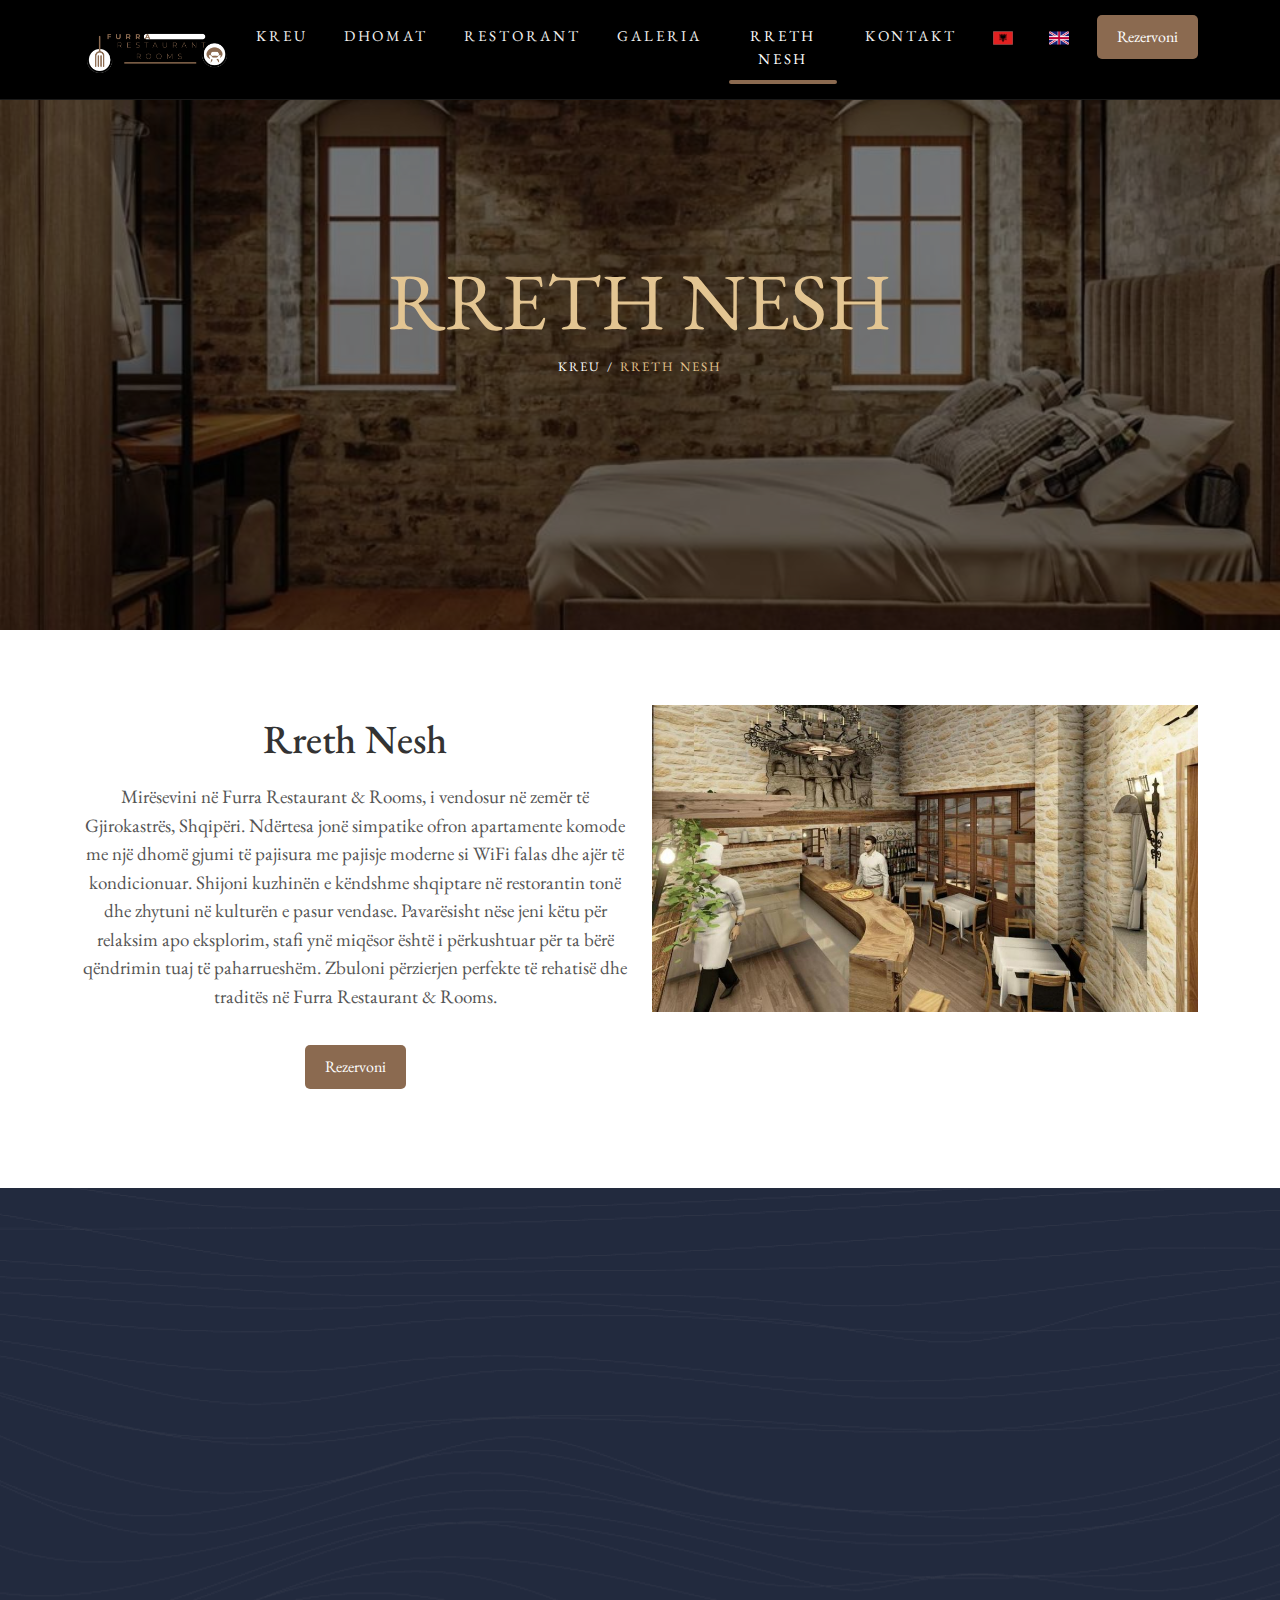
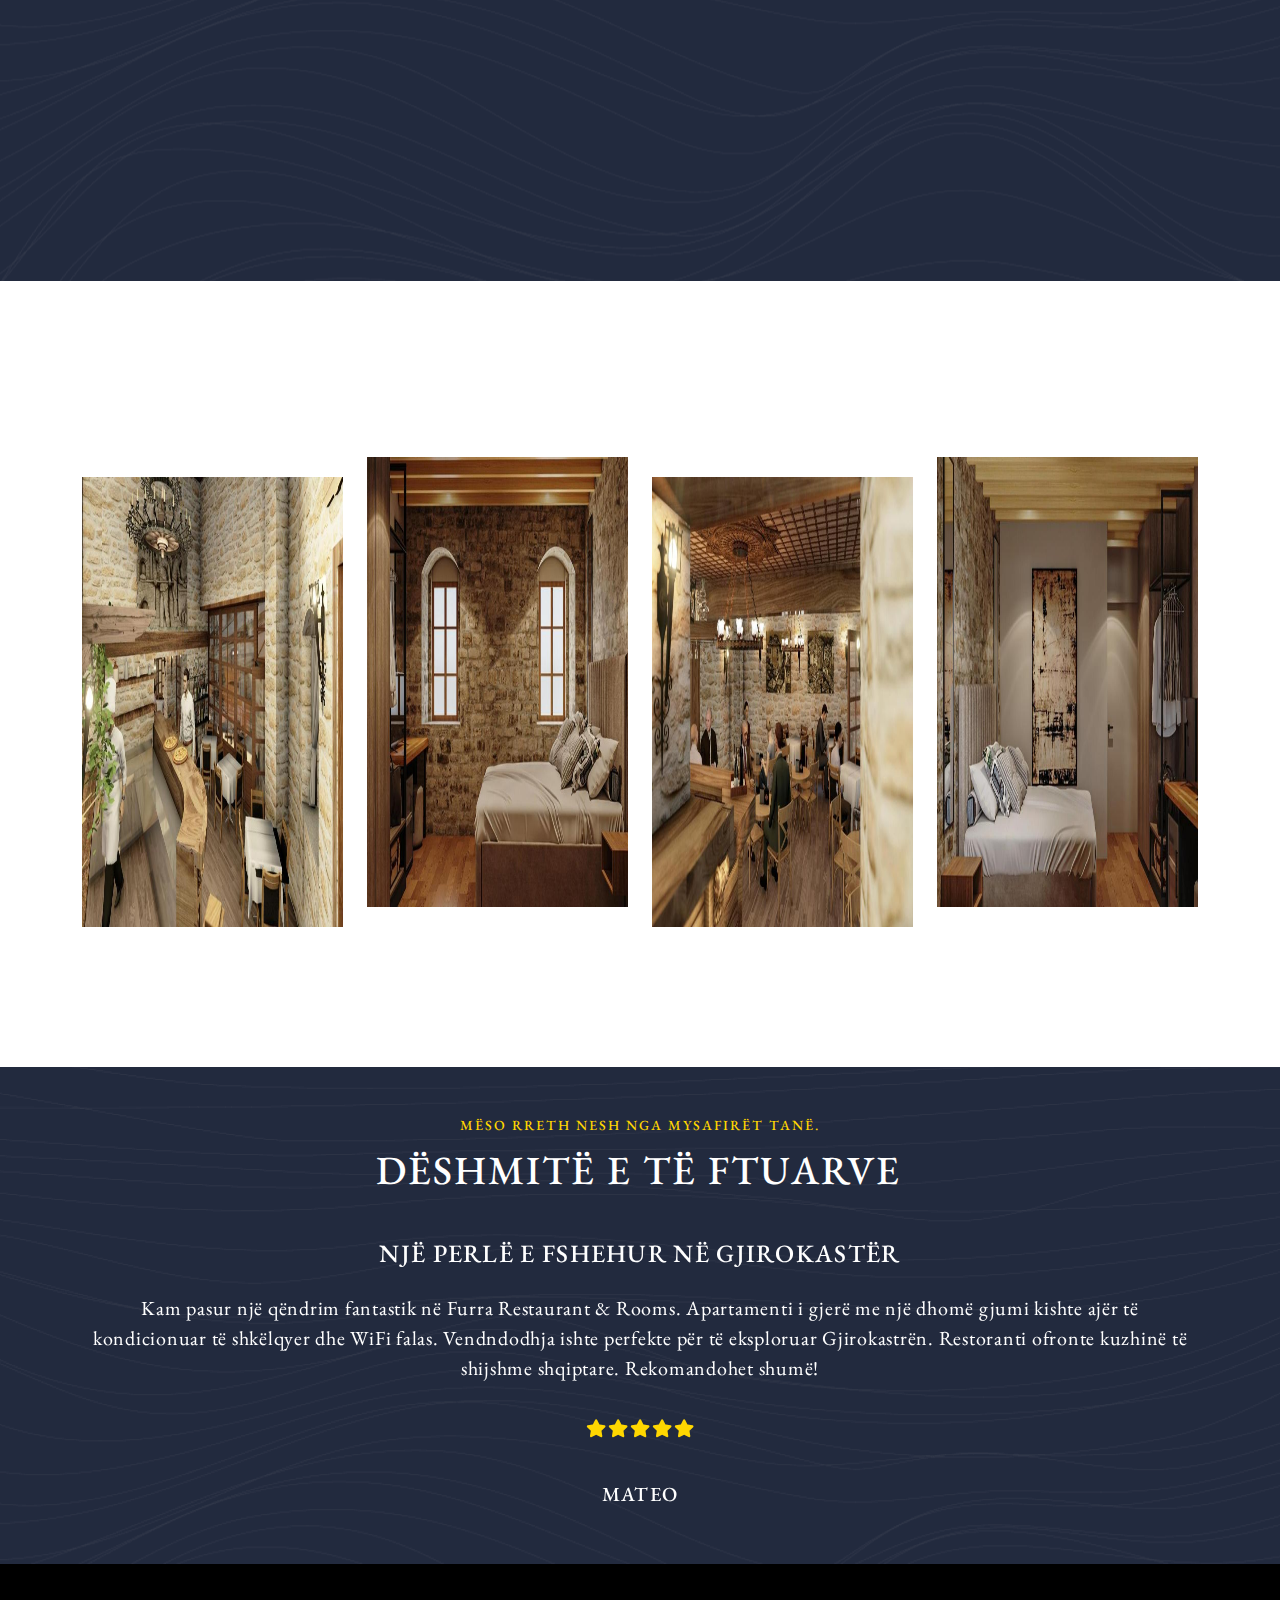
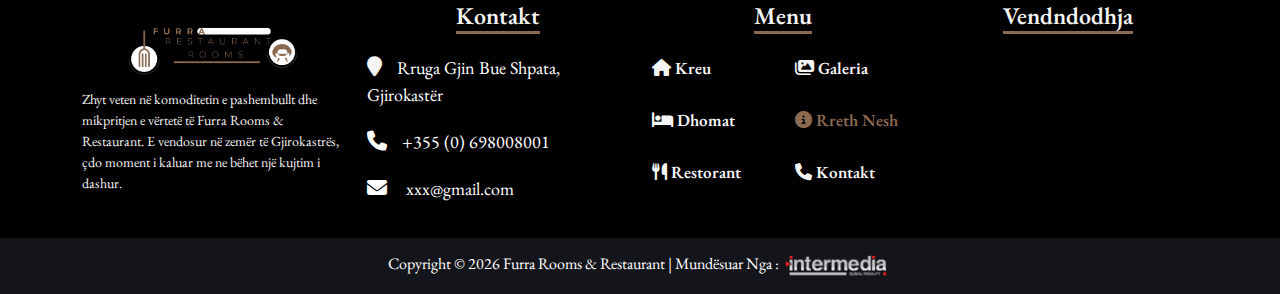
==== about-sq.html @ 0dd97ae8 "done" ====
<!DOCTYPE html>
<html lang="en">
<head>
    <meta charset="UTF-8">
    <meta name="viewport" content="width=device-width, initial-scale=1.0">
    <title>Rreth Nesh - Furra Rooms & Restaurant , Gjirokastër , Shqipëri</title>
    <meta name="description" content="Mirë se vini në Furra Rooms & Restaurant në Gjirokastër simpatike, Shqipëri. Eksploroni faqen tonë për të mësuar mbi filozofinë tonë të kuzhinës, përkushtimin ndaj cilësisë dhe mikpritjen e ngrohtë. Bashkohuni me ne ndërsa festojmë shijet e kuzhinës shqiptare dhe krijojmë eksperienca të paharrueshme të ngrënies për mysafirët tanë.">
    <meta name="keywords" content="Rreth Nesh - Furra Rooms & Restaurant , Gjirokastër , Shqipëri , Restorant , Bar , Kuzhina Shqiptare , Dining buzë plazhit , Fine Dining , Local Delications , Best Restaurant , Tourist Spot">
    <meta name="google-site-verification" content="VBBXbdI32-JaBuuOkWz5NeAeNk-Iu5e2lK04XvJz4yU" />
    <link rel="icon" href="assets/icon/logo.png" />
    <!--Font-Awasome-->
    <link rel="stylesheet" href="https://cdnjs.cloudflare.com/ajax/libs/font-awesome/6.5.2/css/all.min.css">
    <!--Bootstrap-->
    <link rel="stylesheet" href="https://cdn.jsdelivr.net/npm/bootstrap@5.3.3/dist/css/bootstrap.min.css"
        integrity="sha384-QWTKZyjpPEjISv5WaRU9OFeRpok6YctnYmDr5pNlyT2bRjXh0JMhjY6hW+ALEwIH" crossorigin="anonymous">
    <!--Swiper-->
    <link rel="stylesheet" href="https://cdn.jsdelivr.net/npm/swiper@10/swiper-bundle.min.css" />
    <!--Font-->
    <link rel="preconnect" href="https://fonts.googleapis.com">
    <link rel="preconnect" href="https://fonts.gstatic.com" crossorigin>
    <link href="https://fonts.googleapis.com/css2?family=Elsie+Swash+Caps&family=Montserrat&family=Outfit&family=Plus+Jakarta+Sans&family=Poppins&family=Prompt&display=swap" rel="stylesheet">
    <!--My Style-->
    <link rel="stylesheet" href="style.css">
</head>
<body>
    <header class="header">
        <nav class="navbar navbar-expand-lg  header-nav  fixed-top ">
            <div class="container  ">
                <a class="navbar-brand " href="index-sq.html"> <img class="logo1" src="assets/icon/logo.png" alt="logo"
                        width="150px">
                </a>
                <button class="navbar-toggler" type="button" data-bs-toggle="collapse"
                    data-bs-target="#navbarSupportedContent" aria-controls="navbarSupportedContent"
                    aria-expanded="false" aria-label="Toggle navigation">
                    <span class="navbar-toggler-icon"></span>
                </button>
                <div class="collapse navbar-collapse text-center justify-content-between " id="navbarSupportedContent">
                    <ul class="navbar-nav ml-auto   ">
                        <li class="nav-item">
                            <a class="nav-link" href="index-sq.html">Kreu</a>
                            <div class="underline"></div>
                        </li>
                        <li class="nav-item">
                            <a class="nav-link" href="rooms-sq.html">Dhomat</a>
                            <div class="underline"></div>
                        </li>
                        <li class="nav-item">
                            <a class="nav-link" href="restaurant-sq.html">Restorant</a>
                            <div class="underline"></div>
                        </li>
                        <li class="nav-item">
                            <a class="nav-link" href="gallery-sq.html">Galeria</a>
                            <div class="underline"></div>
                        </li>
                        <li class="nav-item active-link">
                            <a class="nav-link " aria-current="page" href="about-sq.html">Rreth Nesh</a>
                            <div class="underline"></div>
                        </li>
                        <li class="nav-item">
                            <a class="nav-link " href="contact-sq.html">Kontakt</a>
                            <div class="underline"></div>
                        </li>
                        <li class="nav-item">
                            <a class="nav-link " href="about-sq.html"><img src="assets/icon/ALB.png" alt="ALB Flag"
                                    height=20> </a>
                        </li>
                        <li class="nav-item">
                            <a class="nav-link " href="about.html"><img src="assets/icon/GBR.png" alt="GBR Flag"
                                    height=20></a>
                        </li>
                        <a style="text-decoration: none;" href="contact-sq.html">
                            <button>
                                <span>Rezervoni</span><i></i>
                            </button>
                        </a>
                    </ul>
                </div>
            </div>
        </nav>
    </header>
    <main>
        <section id="about-head">
            <div class="container">
                <div class="row py-5">
                    <div class="col-md-12 d-flex flex-column">
                        <div>
                            <h1 class="display-1 fadeindown" style="color: #e3c592;">Rreth Nesh</h1>
                            <ul class="breacrumd">
                                <li class="fadeinright"><a href="index-sq.html">Kreu</a></li>
                                <li class="fadeinup">/</li>
                                <li class="fadeinleft" style="color: #e4c590;">Rreth Nesh</li>
                            </ul>
                        </div>
                    </div>
                </div>
            </div>
        </section>
        <section>
            <div class="container">
                <div class="row">
                    <div class="col-md-6">
                        <div class="content">
                            <h2 style="font-size: 40px;">Rreth Nesh</h2>
                            <p>Mirësevini në Furra Restaurant & Rooms, i vendosur në zemër të Gjirokastrës, Shqipëri. Ndërtesa jonë simpatike ofron apartamente komode me një dhomë gjumi të pajisura me pajisje moderne si WiFi falas dhe ajër të kondicionuar. Shijoni kuzhinën e këndshme shqiptare në restorantin tonë dhe zhytuni në kulturën e pasur vendase. Pavarësisht nëse jeni këtu për relaksim apo eksplorim, stafi ynë miqësor është i përkushtuar për ta bërë qëndrimin tuaj të paharrueshëm. Zbuloni përzierjen perfekte të rehatisë dhe traditës në Furra Restaurant & Rooms.
                            </p>
                            <div style="justify-content: center;display: grid;" class="my-4">
                                <a style="text-decoration: none;" href="contact-sq.html">
                                    <button>
                                        <span>Rezervoni</span><i></i>
                                    </button>
                                </a>
                            </div>
                        </div>
                    </div>
                    <div class="col-md-6">
                        <div class="image ">
                            <img src="assets/image/1.jpg" class="about-img" alt="">
                        </div>
                    </div>
                </div>
            </div>
        </section>
        <section style="background: url(assets/icon/bck.png);">
            <div class="container">
                <div class="row">
                    <div class="col-md-4">
                        <div class="text-center container mt-5 fadeinright">
                            <div class="block-text text-center">
                                <h4>Karakteristikat Premium të Hotelit Tonë</h4>
                                <h3 class="title" style="color: white;">Komoditetet Tona Premium</h3>
                            </div>
                        </div>
                    </div>
                    <div class="col-md-4">
                        <div class="amenetie-core-icon-list-item amenetie-core-item-pdlr">
                            <ul class="">
                                <li class="amenetie-core-column-30 fadeinup">
                                    <span class="amenetie-core-icon-list-icon-wrap">
                                        <i class="fas fa-smoking-ban" style="color: #A38263;"></i>
                                    </span>
                                    <div class="amenetie-core-icon-list-content-wrap">
                                        <span class="amenetie-core-icon-list-content"
                                            style="color: #ffffff; font-size: 22px; font-weight: 400; text-transform: none; letter-spacing: 0px;">
                                            Ska Duhan
                                        </span>
                                        <span class="amenetie-core-icon-list-caption"
                                            style="color: #b39673; font-size: 17px; font-weight: 400; text-transform: none; letter-spacing: 0px;">
                                            Shijoni një ambient pa duhan.
                                        </span>
                                    </div>
                                </li>
                                <li class="amenetie-core-column-30 fadeinup">
                                    <span class="amenetie-core-icon-list-icon-wrap">
                                        <i class="fas fa-wifi" style="color: #A38263;"></i> </span>
                                    <div class="amenetie-core-icon-list-content-wrap"><span
                                            class="amenetie-core-icon-list-content"
                                            style="color: #ffffff ;font-size: 22px ;font-weight: 400 ;text-transform: none ;letter-spacing: 0px ;">
                                            Wi-Fi</span><span class="amenetie-core-icon-list-caption"
                                            style="color: #b39673 ;font-size: 17px ;font-weight: 400 ;text-transform: none ;letter-spacing: 0px ;">
                                            Qëndroni të lidhur pa mundim.</span></div>
                                </li>
                                <li class="amenetie-core-column-30 fadeinup">
                                    <span class="amenetie-core-icon-list-icon-wrap">
                                        <i class="fas fa-home" style="color: #A38263;"></i> </span>
                                    <div class="amenetie-core-icon-list-content-wrap"><span
                                            class="amenetie-core-icon-list-content"
                                            style="color: #ffffff ;font-size: 22px ;font-weight: 400 ;text-transform: none ;letter-spacing: 0px ;">
                                            Apartament I Madh</span><span class="amenetie-core-icon-list-caption"
                                            style="color: #b39673 ;font-size: 17px ;font-weight: 400 ;text-transform: none ;letter-spacing: 0px ;">
                                            56 m²</span></div>
                                </li>
                                <li class="amenetie-core-column-30 fadeinup">
                                    <span class="amenetie-core-icon-list-icon-wrap">
                                        <i class="fas fa-building" style="color: #A38263;"></i> </span>
                                    <div class="amenetie-core-icon-list-content-wrap"><span
                                            class="amenetie-core-icon-list-content"
                                            style="color: #ffffff ;font-size: 22px ;font-weight: 400 ;text-transform: none ;letter-spacing: 0px ;">
                                            Apartament</span><span class="amenetie-core-icon-list-caption"
                                            style="color: #b39673 ;font-size: 17px ;font-weight: 400 ;text-transform: none ;letter-spacing: 0px ;">
                                            Relaksohuni si në shtëpinë tuaj</span></div>
                                </li>
                            </ul>
                        </div>
                    </div>
                    <div class="col-md-4">
                        <div class="amenetie-core-icon-list-item amenetie-core-item-pdlr" style="padding-bottom: 0px ;">
                            <ul class="">
                                <li class="amenetie-core-column-30 fadeinup">
                                    <span class="amenetie-core-icon-list-icon-wrap">
                                        <i class="fas fa-utensils" style="color: #A38263;"></i>
                                    </span>
                                    <div class="amenetie-core-icon-list-content-wrap">
                                        <span class="amenetie-core-icon-list-content"
                                            style="color: #ffffff; font-size: 22px; font-weight: 400; text-transform: none; letter-spacing: 0px;">
                                            Restorant
                                        </span>
                                        <span class="amenetie-core-icon-list-caption"
                                            style="color: #b39673; font-size: 17px; font-weight: 400; text-transform: none; letter-spacing: 0px;">
                                            Kënaqësi në kuzhinën Shqiptare.
                                        </span>
                                    </div>
                                </li>
                                <li class="amenetie-core-column-30 fadeinup">
                                    <span class="amenetie-core-icon-list-icon-wrap">
                                        <i class="fas fa-cocktail" style="color: #A38263;"></i>
                                    </span>
                                    <div class="amenetie-core-icon-list-content-wrap">
                                        <span class="amenetie-core-icon-list-content"
                                            style="color: #ffffff; font-size: 22px; font-weight: 400; text-transform: none; letter-spacing: 0px;">
                                            Opsione Bari Dhe Pije
                                        </span>
                                        <span class="amenetie-core-icon-list-caption"
                                            style="color: #b39673; font-size: 17px; font-weight: 400; text-transform: none; letter-spacing: 0px;">
                                            Shijoni pije të ndryshme.
                                        </span>
                                    </div>
                                </li>
                                <li class="amenetie-core-column-30 fadeinup">
                                    <span class="amenetie-core-icon-list-icon-wrap">
                                        <i class="fas fa-wind" style="color: #A38263;"></i>
                                    </span>
                                    <div class="amenetie-core-icon-list-content-wrap">
                                        <span class="amenetie-core-icon-list-content"
                                            style="color: #ffffff; font-size: 22px; font-weight: 400; text-transform: none; letter-spacing: 0px;">
                                            Kondicioner
                                        </span>
                                        <span class="amenetie-core-icon-list-caption"
                                            style="color: #b39673; font-size: 17px; font-weight: 400; text-transform: none; letter-spacing: 0px;">
                                            Qëndroni të qetë & të rehatshëm.
                                        </span>
                                    </div>
                                </li>
                                <li class="amenetie-core-column-30 fadeinup">
                                    <span class="amenetie-core-icon-list-icon-wrap">
                                        <i class="fas fa-shield-alt" style="color: #A38263;"></i>
                                    </span>
                                    <div class="amenetie-core-icon-list-content-wrap">
                                        <span class="amenetie-core-icon-list-content"
                                            style="color: #ffffff; font-size: 22px; font-weight: 400; text-transform: none; letter-spacing: 0px;">
                                            Mjedis I Pastër & Sigurt
                                        </span>
                                        <span class="amenetie-core-icon-list-caption"
                                            style="color: #b39673; font-size: 17px; font-weight: 400; text-transform: none; letter-spacing: 0px;">
                                            Ne i japim përparësi pastërtisë.
                                        </span>
                                    </div>
                                </li>
                            </ul>
                        </div>
                    </div>
                </div>
            </div>
        </section>
        <section class="pb-0">
            <div class="container">
                <div class="row">
                    <div class="text-center container">
                        <div class="row">
                            <div class="block-text text-center fadeinup">
                                <h4>Pamje Të Mrekullueshme Nga Hoteli Ynë</h4>
                                <h3 class="title">Galeria Jonë</h3>
                            </div>
                        </div>
                    </div>
                </div>
                <div class="row">
                    <div class="col-md-3"> <img src="assets/image/1.jpg" alt="" class="htp" style="margin-top: 20px;">
                    </div>
                    <div class="col-md-3"> <img src="assets/image/2.jpg" alt="" class="htp"> </div>
                    <div class="col-md-3"> <img src="assets/image/3.jpg" alt="" class="htp" style="margin-top: 20px;">
                    </div>
                    <div class="col-md-3"> <img src="assets/image/4.jpg" alt="" class="htp"> </div>
                    <div class="d-flex justify-content-center text-center my-5 fadeinup"> <a
                            style="text-decoration: none;" href="gallery-sq.html"> <button> <span>Galeria
                                    Jonë</span><i></i>
                            </button> </a> </div>
                </div>
            </div>
        </section>
        <section class="testimonials">
            <div class="container">
                <div class="row">
                    <div class="text-center container">
                        <div class="row">
                            <div class="block-text text-center">
                                <h4 style="color: gold;">Mëso Rreth Nesh Nga Mysafirët Tanë.</h4>
                                <h3 class="title" style="color: white;margin-bottom: 0px;"> Dëshmitë E Të Ftuarve </h3>
                            </div>
                        </div>
                    </div>
                </div>
                <div class="row">
                    <div class="col-12">
                        <div
                            class="swiper testimonialSwiper swiper-container-initialized swiper-container-horizontal swiper-container-pointer-events">
                            <div class="swiper-wrapper">
                                <div class="swiper-slide swiper-slide-prev">
                                    <div class="testimonials-content"><img src="assets/icon/quote.png" alt="">
                                        <h4>Një perlë e fshehur në Gjirokastër</h4>
                                        <p>Kam pasur një qëndrim fantastik në Furra Restaurant & Rooms. Apartamenti i
                                            gjerë me një dhomë gjumi kishte ajër të kondicionuar të shkëlqyer dhe WiFi
                                            falas. Vendndodhja ishte perfekte për të eksploruar Gjirokastrën. Restoranti
                                            ofronte kuzhinë të shijshme shqiptare. Rekomandohet shumë!</p>
                                        <ul class="rating">
                                            <li><i class="fa fa-star"></i></li>
                                            <li><i class="fa fa-star"></i></li>
                                            <li><i class="fa fa-star"></i></li>
                                            <li><i class="fa fa-star"></i></li>
                                            <li><i class="fa fa-star"></i></li>
                                        </ul>
                                        <h5>Mateo</h5>
                                    </div>
                                </div>
                                <div class="swiper-slide swiper-slide-active" style="width: 1520px; margin-right: 30px;"
                                    role="group" aria-label="2 / 3">
                                    <div class="testimonials-content"><img src="assets/icon/quote.png" alt="">
                                        <h4>Qëndrim i shkëlqyeshëm dhe darkë e shijshme</h4>
                                        <p>Furra Restaurant & Rooms ofruan një apartament të pastër, të rehatshëm me
                                            pajisje moderne. Ushqimi i restorantit ishte i jashtëzakonshëm, duke shfaqur
                                            shijet lokale. Vendndodhja qendrore e bëri të lehtë eksplorimin. Stafi
                                            miqësor e bëri qëndrimin edhe më të mirë. Do të qëndroja përsëri!</p>
                                        <ul class="rating">
                                            <li><i class="fa fa-star"></i></li>
                                            <li><i class="fa fa-star"></i></li>
                                            <li><i class="fa fa-star"></i></li>
                                            <li><i class="fa fa-star"></i></li>
                                            <li><i class="fa fa-star"></i></li>
                                        </ul>
                                        <h5>Kevina</h5>
                                    </div>
                                </div>
                                <div class="swiper-slide swiper-slide-next" style="width: 1520px; margin-right: 30px;"
                                    role="group" aria-label="3 / 3">
                                    <div class="testimonials-content"><img src="assets/icon/quote.png" alt="">
                                        <h4>Përzierje perfekte e rehatisë dhe kuzhinës</h4>
                                        <p>Furra Restaurant & Rooms i tejkaluan pritjet e mia. Apartamenti i gjerë
                                            kishte ajër të kondicionuar të shkëlqyer dhe WiFi të besueshëm. Ushqimi i
                                            restorantit ishte i jashtëzakonshëm dhe stafi fliste rrjedhshëm anglisht.
                                            Gjithçka ishte brenda distancës në këmbë. Rekomandohet shumë!</p>
                                        <ul class="rating">
                                            <li><i class="fa fa-star"></i></li>
                                            <li><i class="fa fa-star"></i></li>
                                            <li><i class="fa fa-star"></i></li>
                                            <li><i class="fa fa-star"></i></li>
                                            <li><i class="fa fa-star"></i></li>
                                        </ul>
                                        <h5>Anna</h5>
                                    </div>
                                </div>
                            </div> <span class="swiper-notification" aria-live="assertive" aria-atomic="true"></span>
                        </div>
                    </div>
                </div>
            </div>
        </section>
        <footer>
            <div class="container text-center justify-content-center">
                <div class="row ">
                    <div class=" col-lg-3">
                        <div class="footer-widget mb-4 ">
                            <h2 class="heading-2 logo" id="footer-logo">
                                <a class="navbar-brand " href="index.html">
                                    <img src="assets/icon/logo.png" width="180px">
                                </a>
                            </h2>
                            <p>Zhyt veten në komoditetin e pashembullt dhe mikpritjen e vërtetë të Furra Rooms &
                                Restaurant. E vendosur në zemër të Gjirokastrës, çdo moment i kaluar me ne bëhet një
                                kujtim i dashur.</p>
                            </p>
                        </div>
                    </div>
                    <div class=" col-lg-3 ">
                        <h4>Kontakt</h4>
                        <ul class="conta">
                            <li><i class="fa fa-map-marker" aria-hidden="true"></i><a
                                    href="https://maps.app.goo.gl/77pG8TMh5fv1sUD37" class="text-white m-0 p-0"
                                    style="text-decoration: none;">Rruga Gjin Bue Shpata, Gjirokastër
                                </a></li>
                            <li><i class="fas fa-phone" style="color:white;"></i><a href="tel:+355698008001"
                                    class="text-white m-0 p-0" style="text-decoration: none;">+355 (0)
                                    698008001</a>
                            <li> <i class="fas fa-envelope" style="color: white;"></i><a href="mailto: xxx@gmail.com"
                                    class="text-white m-0 p-0" style="text-decoration: none;">
                                    xxx@gmail.com</a></li>
                        </ul>
                    </div>
                    <div class="col-lg-3">
                        <h4>Menu</h4>
                        <ul class="link_menu">
                            <div class="row">
                                <div class="col-md-6">
                                    <li class="mb-4"><a href="index-sq.html">
                                            <i class="fas fa-home"></i> Kreu</a></li>
                                    <li class="mb-4"><a href="rooms-sq.html">
                                            <i class="fas fa-bed"></i> Dhomat</a></li>
                                    <li class="mb-4"><a href="restaurant-sq.html">
                                            <i class="fas fa-utensils"></i> Restorant</a></li>
                                </div>
                                <div class="col-md-6">
                                    <li class="mb-4"><a href="gallery-sq.html">
                                            <i class="fas fa-images"></i> Galeria</a></li>
                                    <li class="mb-4 active"><a href="about-sq.html">
                                            <i class="fas fa-info-circle"></i> Rreth Nesh</a></li>
                                    <li class=""><a href="contact-sq.html">
                                            <i class="fas fa-phone"></i> Kontakt</a></li>
                                </div>
                            </div>
                        </ul>
                    </div>
                    <div class="col-lg-3">
                        <h4>Vendndodhja</h4>
                        <iframe
                            src="https://www.google.com/maps/embed?pb=!1m18!1m12!1m3!1d269.8556224484775!2d20.13865459135796!3d40.07390566441469!2m3!1f0!2f0!3f0!3m2!1i1024!2i768!4f13.1!3m3!1m2!1s0x135b1d00103c78cf%3A0xfeea2f90858548e8!2sFurra%20Restaurant%20%26%20Rooms!5e0!3m2!1sen!2s!4v1717673829394!5m2!1sen!2s"
                            width="100%" height="150" style="border:0;" allowfullscreen="" loading="lazy"
                            referrerpolicy="no-referrer-when-downgrade"></iframe>
                    </div>
                </div>
            </div>
            <div class="copyright">
                <div class="text-center text-white p-2" style="background-color: #14151a;">
                    Copyright ©
                    <script>document.write(new Date().getFullYear());</script> Furra Rooms & Restaurant | Mundësuar Nga
                    : <a href="https://intermedia.al/"><img src="assets/icon/intermediaLogo1.png" class="img-fluid"
                            width="110px" alt=""></a>
                </div>
            </div>
        </footer>
        <button type="button" class="btn btn-floating " id="btn-back-to-top">
            <i class="fas fa-arrow-up" style="color: white;"></i>
        </button>
    </main>
    <!-- Swiper JS -->
    <script src="https://cdn.jsdelivr.net/npm/swiper@10/swiper-bundle.min.js"></script>
    <!--Bootstrap-->
    <script src="https://cdn.jsdelivr.net/npm/bootstrap@5.3.0/dist/js/bootstrap.bundle.min.js"
        integrity="sha384-geWF76RCwLtnZ8qwWowPQNguL3RmwHVBC9FhGdlKrxdiJJigb/j/68SIy3Te4Bkz"
        crossorigin="anonymous"></script>
    <!--Pooper-->
    <script src="https://cdn.jsdelivr.net/npm/@popperjs/core@2.11.8/dist/umd/popper.min.js"
        integrity="sha384-I7E8VVD/ismYTF4hNIPjVp/Zjvgyol6VFvRkX/vR+Vc4jQkC+hVqc2pM8ODewa9r"
        crossorigin="anonymous"></script>
    <script src="main.js"></script>
    <script>
        var swiper2 = new Swiper('.testimonialSwiper', {
            loop: true,
            autoplay: {
                delay: 5000,
                disableOnInteraction: false
            }
        });
    </script>
</body>
</html>
---- style.css ----
@import url('https://fonts.googleapis.com/css2?family=EB+Garamond:ital,wght@0,400..800;1,400..800&display=swap');
/*Root*/
:root {
    --primary-color: #021832;
    --secondary-color: #a3a190;
    --bg-color: #f4f4f4;
    --bg-white: #fff;
    --bg-black: #000;
    --smoky-black-1: hsla(40, 12%, 5%, 1);
    --primary-font: "Poppins", sans-serif;
    --secondary-font: "Oswald", sans-serif;
    --primary-text: #021832;
    --secondary-text: white;
    --text-white: #fff;
    --text-black: #151515;
    --gold: #867051;
    --light-gold: #bd9b71;
    --black: #20252d;
}
::selection {
    color: #f3c033;
}
::-webkit-scrollbar {
    width: 15px;
}
::-webkit-scrollbar-track {
    background-color: var(--text-white);
}
::-webkit-scrollbar-thumb {
    background: var(--text-black);
}
html,
body {
    width: 100% !important;
    height: 100% !important;
    margin: 0px !important;
    padding: 0px !important;
}
* {
    margin: 0;
    padding: 0;
    box-sizing: border-box;
    font-family: "EB Garamond", serif;
}
a {
    color: inherit;
    text-decoration: none;
    transition: all 0.3s;
}
section {
    padding: 75px 0;
}
.row {
    display: flex;
    flex-wrap: wrap;
}
.col {
    flex: 1;
}
li {
    list-style: none;
    padding: 0px;
    margin: 0px;
}
body::-webkit-scrollbar {
    width: 13px;
}
body::-webkit-scrollbar-track {
    background: #f2f2f2;
}
body::-webkit-scrollbar-thumb {
    background-color: #585033;
    border-radius: 0;
}
/*Button*/
/*BACK_TO_TOP*/
#btn-back-to-top {
    position: fixed;
    bottom: 20px;
    right: 20px;
    display: none;
    background-color: #e6c9a2;
    border: 2px solid #e6c9a2;
    border-radius: 40px;
    z-index: 1;
}
/*  HEADER */
.nav-link {
    text-decoration: none;
    display: inline-block;
    padding: 10px;
    color: #f2f2f2;
    transition: color 0.3s ease-in-out;
    font-family: "EB Garamond", serif;
    font-size: 15px;
    line-height: 3.333;
    letter-spacing: 2.9px;
    font-weight: 200;
    position: relative;
    line-height: 1.5;
    text-transform: uppercase;
}
.nav-item .underline {
    height: 4px;
    background-color: transparent;
    width: 0;
    transition: width 0.6s, background-color 0.6s;
    border-radius: 70px;
    margin: 0 auto;
}
.nav-item.active-link a {
    color: #ffffff;
}
.nav-item.active-link .underline {
    width: 100%;
    background-color: #8b6a50;
}
.nav-item:hover .underline {
    background-color: #8b6a50;
    width: 100%;
}
.nav-item:hover a {
    color: #8b6a50;
}
.nav-item:active a {
    transition: none;
}
.nav-item:active .underline {
    transition: none;
    background-color: #8b6a50;
}
::selection {
    background-color: black;
    color: white;
}
.navbar-nav {
    margin-left: auto;
    gap: 20px;
    font-size: 18px;
}
.navbar {
    background-color: black;
    border-bottom: 1px solid rgba(255, 255, 255, 0.1);
    padding: 15px 0;
}
.navbar-toggler {
    background-color: #0e1927;
    color: transparent !important;
}
.navbar-toggler-icon {
    background-image: url("data:image/svg+xml;charset=utf8,%3Csvg viewBox='0 0 32 32' xmlns='http://www.w3.org/2000/svg'%3E%3Cpath stroke='rgba(255, 255, 255, 0.7)' stroke-width='2' stroke-linecap='round' stroke-miterlimit='10' d='M4 8h24M4 16h24M4 24h24'/%3E%3C/svg%3E");
}
.navbar-toggler:hover,
.navbar-toggler:active {
    border-color: #8b6a50 !important;
    background-color: #8b6a50;
    color: transparent !important;
}
.btn-3 {
    overflow: hidden;
}
/** FOOTER **/
footer {
    background: #000000;
    padding-top: 40px;
    font-family: 'Poppins', sans-serif;
}
footer p {
    text-align: left;
    color: whitesmoke;
}
footer h4 {
    font-weight: 600;
    line-height: 24px;
    color: whitesmoke;
    margin-bottom: 15px;
    border-bottom: #8b6a50 solid 3px;
    padding-bottom: 3px;
    display: table;
    margin: 0 auto 20px auto;
}
ul.conta,
ul.social_icon,
ul.link_menu {
    padding: 0;
}
ul.conta li {
    color: whitesmoke !important;
    text-align: left;
    padding-bottom: 20px;
    font-size: 18px;
    list-style: none;
}
ul.conta li i {
    padding-right: 15px;
    text-align: center;
    font-size: 20px;
}
ul.conta li a {
    color: whitesmoke;
}
ul.link_menu li {
    display: block;
    text-align: left;
}
ul.link_menu li.active a {
    color: #8b6a50;
    fill: #8b6a50 !important;
}
ul.link_menu li a {
    color: whitesmoke;
    font-size: 17px;
    line-height: 28px;
    display: inline-block;
    width: -moz-max-content;
    text-decoration: none;
    transition: 0.5s;
    font-weight: 600;
    fill: whitesmoke;
}
ul.link_menu li a:hover {
    color: #8b6a50;
    fill: #8b6a50 !important;
}
#logo img {
    width: 12%;
}
ul.link_menu li {
    transition: 0.5s;
}
ul.link_menu li a:hover {
    transform: translate(10px);
}
/*BUTTONS */

/*Index-About*/
.abpp{color: white;font-size: 22px;}
.about-img{width: 100%;height: 100%;}
.content{display: grid;justify-self: center;text-align: center;}
.content p {font-size: 19px;}
/*Index-FACILITIES*/
/*Index-Menu*/
/*Index-order*/
/*Index-event*/
.room-swiper .room-card{
    width: 75%;
}
/*Index-Testimonials*/
.testimonials {
    padding: 50px 0;
    background: url(assets/icon/bck.png);
    position: relative;
    z-index: 1;
}

.testimonials-content {
    text-align: center;
}
.testimonials-content img {
    margin-bottom: 40px;
}
.testimonials-content h4 {
    font-size: 25px;
    text-transform: uppercase;
    font-weight: 500;
    color: #fff;
    letter-spacing: 1.3px;
    margin-bottom: 25px;
}
.testimonials-content p {
    font-size: 20px;
    color: #fff;
    margin-bottom: 35px;
    line-height: 30px;
    letter-spacing: 0.75px;
}
.testimonials-content ul {
    display: flex;
    align-items: center;
    justify-content: center;
    margin-bottom: 40px;
    padding-left: 0px;
}
.testimonials-content ul li {
    margin: 0 1px;
}
.testimonials-content ul li i {
    font-size: 18px;
    color: gold;
}
.testimonials-content h5 {
    color: #fff;
    text-transform: uppercase;
    letter-spacing: 1.3px;
}
/*Index-Contact*/
.amenetie-core-item-pdlr {
    padding-left: 20px;
    padding-right: 20px;
  }
  .amenetie-core-icon-list-item ul {
    margin-left: 0;
    list-style: none;
    margin-bottom: 0;
  }
  .amenetie-core-page-builder-body ul {
    margin-top: 0;
  }
  .amenetie-core-icon-list-item ul li:first-child {
    padding-top: 0;
  }
  .amenetie-core-icon-list-item .amenetie-core-icon-list-icon-wrap {
    float: left;
    margin-right: 15px;
    vertical-align: middle;
    position: relative;
    line-height: 1;
    margin-top: 3px;
  }
  .amenetie-core-icon-list-item .amenetie-core-icon-list-content-wrap {
    overflow: hidden;
    padding-right: 15px;
  }

  .amenetie-core-icon-list-item .amenetie-core-icon-list-caption {
    font-size: 14px;
    display: block;
    margin-top: 4px;
  }
  .amenetie-core-column-30{
    margin: 30px 0;
  }
  .amenetie-core-column-30 .fas {
    font-size: 45px !important;width: 70px;text-align: center;margin-top: 5px;  }
/*Index-Gallery*/

/*Index-Home*/
.mySwiper {
    height: 90vh;
    margin-top: 0;
    overflow: hidden;
    position: relative;
}
.mySwiper .overlay {
    position: absolute;
    left: 0;
    top: 0;
    width: 100%;
    height: 100%;
    z-index: -1;
}
.mySwiper .overlay::before {
    background: rgba(0, 0, 0, 0.361);
}
.mySwiper .overlay::before {
    content: "";
    width: 100%;
    height: 100%;
    position: absolute;
    top: 0;
    left: 0;
    background: rgba(0, 0, 0, 0.702);
    z-index: 1;
}
.mySwiper .overlay img {
    width: 100%;
    height: 100%;
    object-fit: cover;
}
.mySwiper .box-slider .content-box {
    justify-content: center;
}
.mySwiper .box-slider .content-box.style-2 {
    width: 100%;
}
.mySwiper .box-slider .content-box .title {
    text-transform: uppercase;
    letter-spacing: 2.7px;
    line-height: 1.25;
    margin-bottom: 12px;
    color: #fff;
    text-align: center;
    font-size: 50px;
}
.mySwiper .box-slider .content-box.style-2 .sub-title {
    padding-right: 0;
    margin-top: 15px;
    margin-bottom: 40px;
    font-size: 20px;
}
.mySwiper .box-slider .content-box .sub-title {
    color: #fff;
    letter-spacing: 0px;
    line-height: 28px;
    padding-right: 145px;
    margin-bottom: 40px;
    font-family: "Cerebri Sans";
    font-size: 17px;
    font-weight: 400;
    text-align: center;
}
.mySwiper .box-slider .content-box.style-2 .wrap-btn {
    display: block;
    text-align: center;
}
.mySwiper .box-slider .content-box a {
    font-weight: 600;
}
.swiper-slide {
    display: flex;
    justify-content: center;
    /* Horizontally centers the element */
    align-items: center;
}
/*About Us*/
#about-head {
    background: url(assets/image/2.jpg) rgba(0, 0, 0, 0.5);
    background-size: cover;
    background-repeat: no-repeat;
    background-position: center;
    background-blend-mode: multiply;
    height: 70vh;
    text-align: center;
    display: flex;
    align-items: center;
}
/*Gallery*/
#gallery-head {
    background: url(assets/image/3.jpg) rgba(0, 0, 0, 0.5);
    background-size: cover;
    background-repeat: no-repeat;
    background-position: center;
    background-blend-mode: multiply;
    height: 70vh;
    text-align: center;
    display: flex;
    align-items: center;
}
.gallimg {
    height: 100%;
    max-height: 300px;
    width: 100%;
    box-shadow: 10px 10px 5px 0px rgba(0, 0, 0, 0.75);
}
/*Contact Us*/
#contact-head {
    background: url(assets/image/1.jpg) rgba(0, 0, 0, 0.5);
    background-size: cover;
    background-repeat: no-repeat;
    background-position: center;
    background-blend-mode: multiply;
    height: 70vh;
    text-align: center;
    display: flex;
    align-items: center;
}
#contact-head h1,
#gallery-head h1,
#restaurant-head h1,
#rooms-head h1,
#about-head h1 {
    color: #fff;
    text-transform: uppercase;
    position: relative;
    display: inline-block;
}
#contact-head h1::after,
#gallery-head h1::after,
#restaurant-head h1::after,
#rooms-head h1::after,
#about-head h1::after {
    position: absolute;
    content: url(assets/image/x.png);
    z-index: 20;
    right: -55px;
    top: -20px;
    width: 30px;
    height: 15px;
}
#contact-head h1::before,
#gallery-head h1::before,
#rooms-head h1::before,
#restaurant-head h1::before,
#about-head h1::before {
    position: absolute;
    content: url(assets/image/x.png);
    z-index: 20;
    left: -55px;
    top: -20px;
    width: 30px;
    height: 15px;
}
.breacrumd {
    list-style: none;
    padding: 0;
    margin: 0;
    display: flex;
    justify-content: center;
}
.breacrumd li {
    font-size: 13px;
    color: #fff;
    text-transform: uppercase;
    margin: 0 3px;
    letter-spacing: 2px;
}
.breacrumd li:hover {
    color: #e4c590;
}
.contact-info {
    display: flex;
    justify-content: space-between;
    border-bottom: 1px solid rgba(200, 200, 200, 0.6);
    padding: 50px 0;
}
.contact-info .item {
    border-right: 1px solid rgba(200, 200, 200, 0.6);
}
.contact-info .item .icon {
    display: flex;
    align-items: center;
    justify-content: center;
    background: #8b6a50;
    margin: 30px auto;
    width: 80px;
    height: 80px;
    border-radius: 50%;
}
.contact-info .item .icon i {
    color: #ffffff;
    font-size: 30px;
}
.contact-info .item h5 {
    text-transform: uppercase;
    font-size: 20px;
    letter-spacing: 1px;
    margin-bottom: 14px;
}
.contact-info .item p {
    margin-bottom: 2px;
}
.block-text h4 {
    text-transform: uppercase;
    letter-spacing: 2px;
    font-size: 14px;
    color: #b39673;
}

.block-text .title {
    margin-left: -3px;
    text-transform: uppercase;
    letter-spacing: 2px;
    line-height: 1.4;
    margin-bottom: 21px;
    font-size: 40px;
}
.block-text .text {
    font-size: 20px;
    line-height: 30px;
    margin-bottom: 5px;
}
/*Animation*/
.fadeinleft {
    opacity: 0;
    transform: translateX(200px);
    transition: all 1.3s ease-out;
}
.fadeinright {
    opacity: 0;
    transform: translateX(-200px);
    transition: all 0.8s ease-out;
}
.fadeindown {
    opacity: 0;
    transform: translateY(-100px);
    transition: all 1.2s ease-out;
}
.fadeinup {
    opacity: 0;
    transform: translateY(100px);
    transition: all 1.2s ease-out;
}
.fade-in {
    opacity: 0;
    transition: all 1.3s ease-in;
}
.active-left,
.active,
.active-right,
.active-down,
.active-up {
    opacity: 1;
    transform: translateX(0);
    transform: translateY(0);
}
.fadein {
    opacity: 0;
}
/*Rooms*/
#rooms-head {
    background: url(assets/image/5.jpg) rgba(0, 0, 0, 0.5);
    background-size: cover;
    background-repeat: no-repeat;
    background-position: center;
    background-blend-mode: multiply;
    height: 70vh;
    text-align: center;
    display: flex;
    align-items: center;
}
.room-card {
    text-align: center;
    width: 85%;
    margin: 20px 0;
}
.image-container {
    position: relative;
}
.image-container img {
    width: 100%;
    border-radius: 5px;
}
.imgagall {
    background-color: white;
    color: #8b6a50;
    padding: 20px;
    border-radius: 50%;
    position: absolute;
    bottom: 10px;
    right: 10px;
}
.imgagall:hover{
    background-color: #8b6a50;
    color: white;
}
h2 {
    font-size: 24px;
    color: #333;
    margin: 10px 0;
}
.details {
    display: flex;
    justify-content: center;
    margin: 10px 0;
    font-size: 14px;
    color: #777;
}
.details .icon {
    margin: 0 10px;
    display: flex;
    align-items: center;
}
p {
    font-size: 14px;
    color: #555;
    margin: 10px 0;
}
button {
    background-color: #8b6a50;
    color: #fff;
    border: none;
    padding: 10px 20px;
    border-radius: 5px;
    cursor: pointer;
    font-size: 16px;
    transition: background-color 0.3s;
}
button:hover {
    background-color: #6b4a30;
}
/*Restaurant*/
#restaurant-head {
    background: url(assets/image/4.jpg) rgba(0, 0, 0, 0.5);
    background-size: cover;
    background-repeat: no-repeat;
    background-position: center;
    background-blend-mode: multiply;
    height: 70vh;
    text-align: center;
    display: flex;
    align-items: center;
}
.resimg img {
    width: 85%;
    height: 400px;
}
.to {
    position: relative;
    text-align: center;
}
.image-caption {
    text-align: center;
    position: inherit;
    font-size: 26px;
    top: -50px;
    color: #ffffff;
}
.menu-core-item-pdlr {
    padding-left: 20px;
    padding-right: 20px;
}
#menu-core-food-menu-1 .menu-core-food-menu-list {
    border-color: #a38263;
}
.menu-core-food-menu-item .menu-core-food-menu-title-wrap {
    display: flex;
    justify-content: space-between;
    align-items: center;
    margin-bottom: 5px;
}
#menu-core-food-menu-1 .menu-core-food-menu-title {
    font-size: 19px;
    font-weight: 400;
    letter-spacing: 0px;
    color: #1e1e1e;
}
.menu-core-food-menu-item .menu-core-food-menu-title {
    margin-bottom: 0;
    font-size: 19px;
    display: flex;
    gap: 10px;
    align-items: center;
}
#menu-core-food-menu-1 .menu-core-food-menu-price {
    color: #1e1e1e;
}
.menu-core-food-menu-item .menu-core-food-menu-price {
    font-size: 21px;
    line-height: 1;
    color: #1e1e1e;
}
#menu-core-food-menu-1 .menu-core-food-menu-content {
    color: #8c8c8c;
}
.menu-core-page-builder-body p {
    margin-bottom: 25px;
}
#menu-core-food-menu-1 .menu-core-food-menu-list {
    border-color: #a38263;
}
.menu-core-food-menu-content {
    border-bottom-width: 1px;
    border-bottom-style: solid;
    margin-bottom: 20px;
}
.menu-core-item-mgb {
    margin-bottom: 40px;
}
.menu-core-gallery-item .menu-core-gallery-list {
    text-align: center;
    overflow: hidden;
}
.menu-core-media-image img,.htp {
    width: 100%;
    height: 450px;
}
.htpp{
    width: 100%;height: 550px;
}
.menu-core-column-30 {
    float: left;
    width: 50%;
}
.menu-core-title-item-title {
    margin-bottom: 25px;
}
/*Button*/
button#btn-back-to-top.btn.btn-floating i.fas.fa-arrow-up {
    color: #0e1927 !important;
}
/*Media*/
@media only screen and (max-width: 1200px) {
    #contact-head,
    #gallery-head,
    #restaurant-head,
    #rooms-head #about-head,
    .event,
    .s-services,
    .about-restaurant {
        overflow: hidden;
    }
    #contact-head h1,
    #gallery-head h1,
    #restaurant-head h1,
    #rooms-head h1 #about-head h1 {
        margin-top: 100px;
    }
    .mySwiper .box-slider .content-box .title {
        font-size: 25px !important;
        line-height: unset !important;
    }
    .mySwiper .box-slider .content-box.style-2 .sub-title {
        display: none;
    }
    .box-slider {
        margin-top: 100px;
    }
    .mySwiper {
        height: 75vh !important;
    }
    #contact-head h1::before,
    #gallery-head h1::before,
    #restaurant-head h1::before,
    #rooms-head h1::before #about-head h1::before,
    #contact-head h1::after,
    #gallery-head h1::after,
    #restaurant-head h1::after,
    #rooms-head h1::after #about-head h1::after {
        top: -5px !important;
    }
    .contact-info {
        display: unset !important;
        border-bottom: none !important;
        padding-bottom: 0px;
    }
    .contact-info .item {
        width: 100%;
        border-right: none;
        border-bottom: 1px solid rgba(200, 200, 200, 0.6);
        padding-bottom: 40px;
    }
    iframe {
        margin-bottom: -5px;
    }
    .to{
        padding: 0px;
        height: 100%;
    }
    section {
        padding-bottom: 0px;
    }
    .resimg img {
        width: 100%;
        height: 100%;
    }
    .menu-core-gallery-item-holder,
    #btn-back-to-top {
        display: none !important;
    }
    ul.conta li,
    footer p,
    ul.social_icon,
    .heading-2,
    ul.link_menu li {
        text-align: center;
        float: center;
    }
    footer h4 {
        text-align: center;
        display: inline-block;
    }
    #footer-logo {
        text-align: center;
    }
    .fadeinleft,
    .fadein,
    .fadeinright,
    .fadeindown,
    .fadeinup {
        transform: none;
    }
    .room-card{width: 100%;}
    .imgagall{padding: 10px;}
    .price{
        padding: 5px 10px;font-size: 14px;
    }
    .htp,.to{margin: 20px 0;}
    .htpp{height: 300px;
    }
    html body main section div.container div.wrap-btn.text-center.justify-content-center.d-flex{margin: 60px 0 50px 0;}
    .room-swiper .room-card{width: 100%;}
    .menu-core-title-item-title{text-align: center;}
}
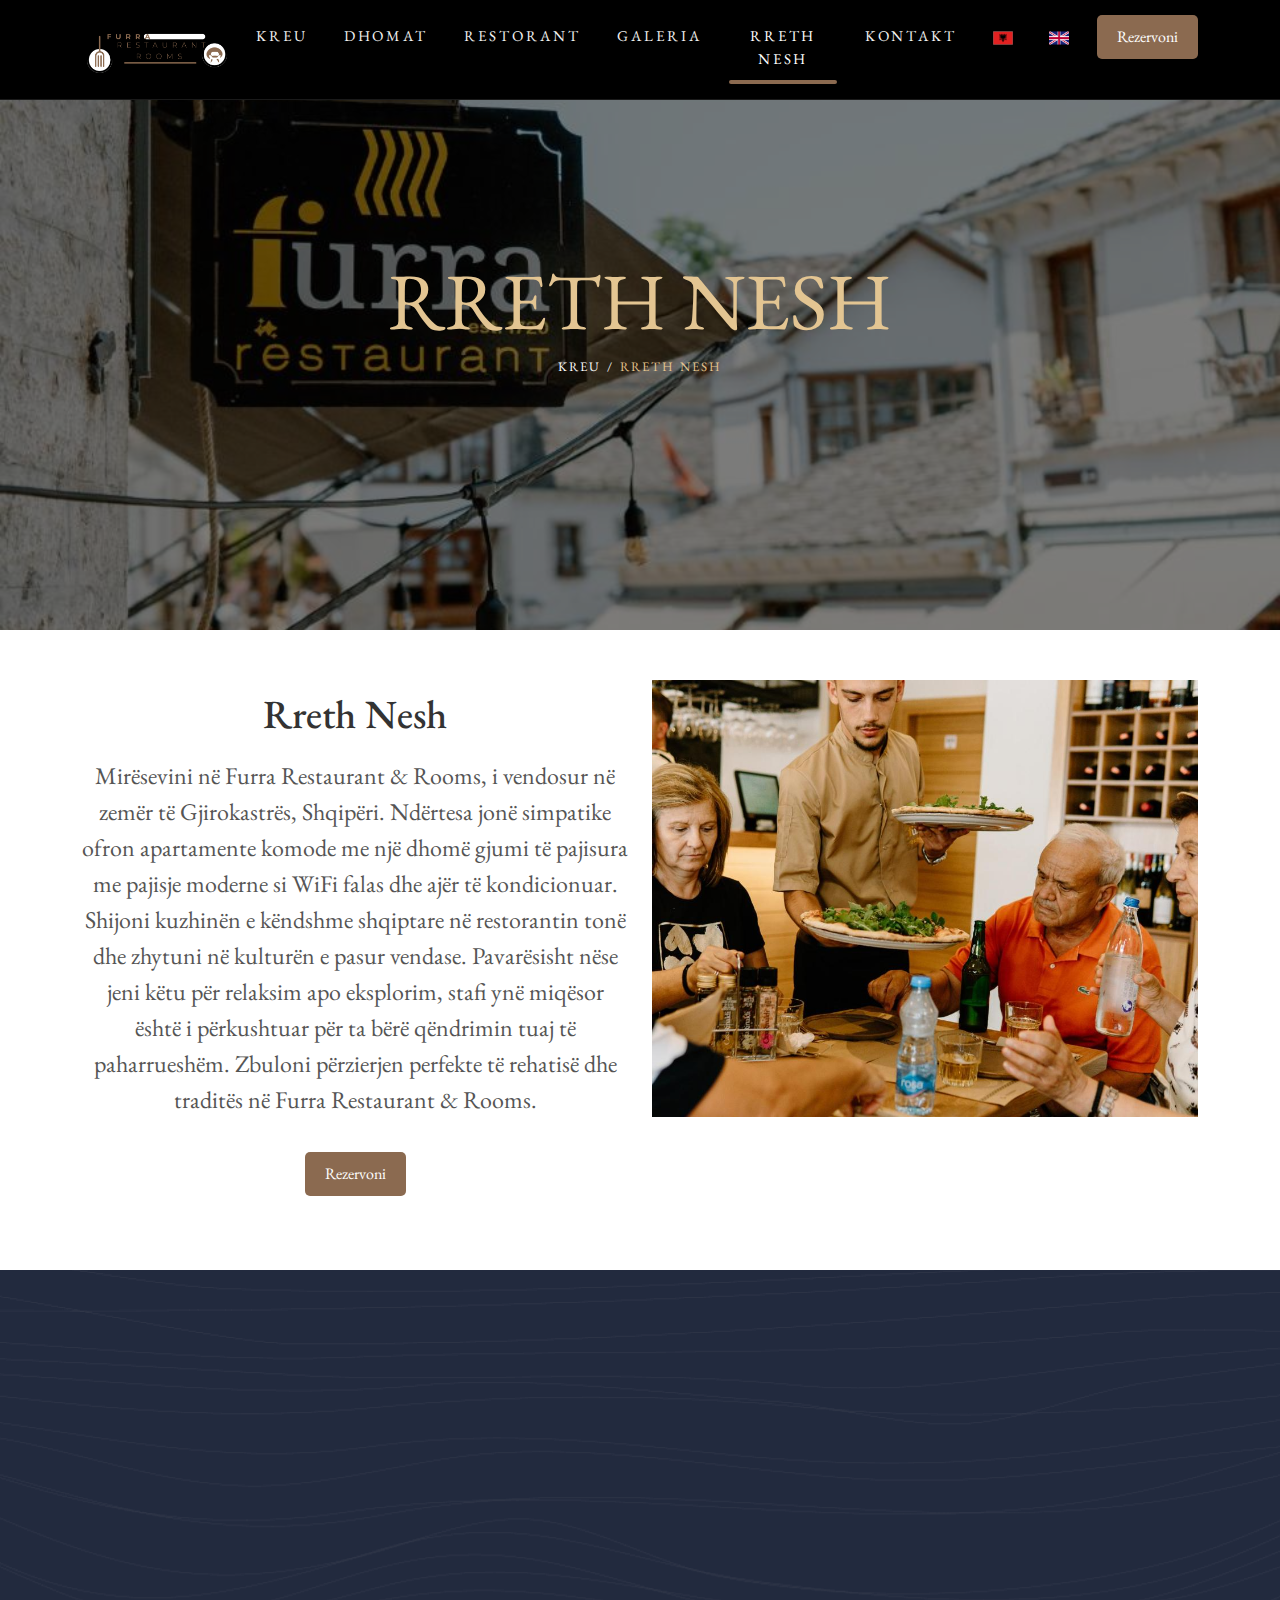
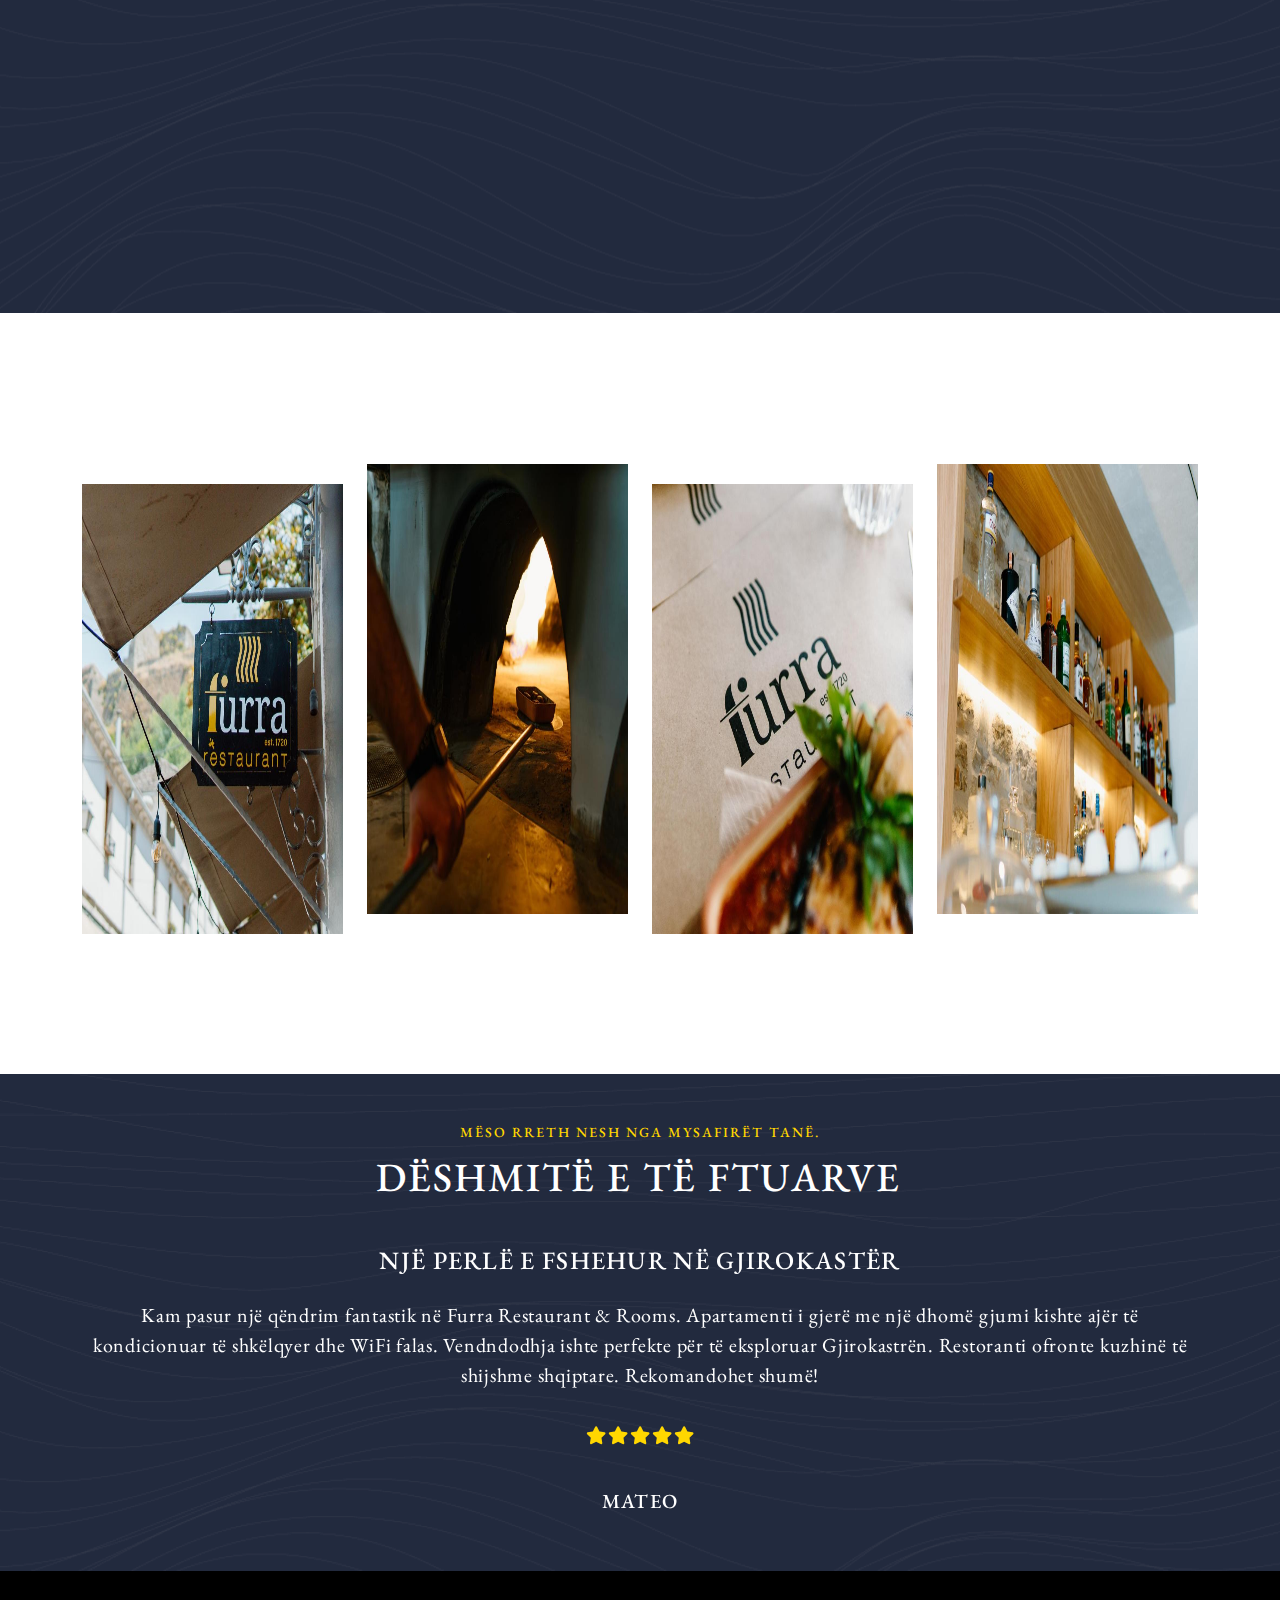
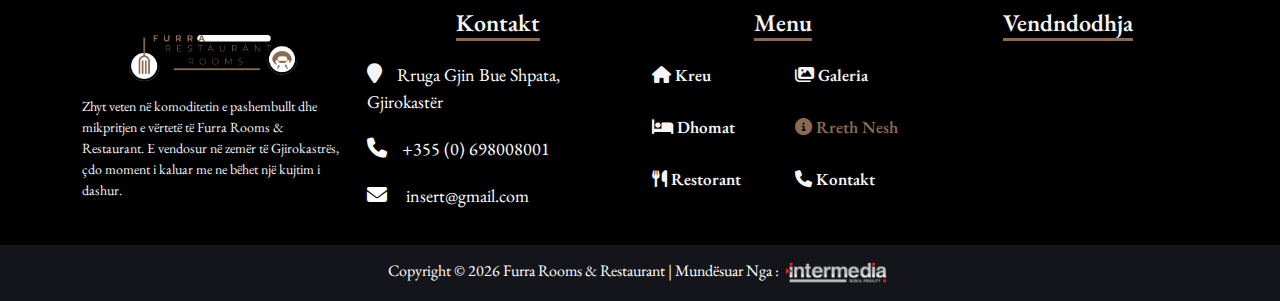
==== commit d83b6920: "update 1.0" ====
--- a/about-sq.html
+++ b/about-sq.html
@@ -1,5 +1,6 @@
 <!DOCTYPE html>
 <html lang="en">
+
 <head>
     <meta charset="UTF-8">
     <meta name="viewport" content="width=device-width, initial-scale=1.0">
@@ -18,10 +19,13 @@
     <!--Font-->
     <link rel="preconnect" href="https://fonts.googleapis.com">
     <link rel="preconnect" href="https://fonts.gstatic.com" crossorigin>
-    <link href="https://fonts.googleapis.com/css2?family=Elsie+Swash+Caps&family=Montserrat&family=Outfit&family=Plus+Jakarta+Sans&family=Poppins&family=Prompt&display=swap" rel="stylesheet">
+    <link
+        href="https://fonts.googleapis.com/css2?family=Elsie+Swash+Caps&family=Montserrat&family=Outfit&family=Plus+Jakarta+Sans&family=Poppins&family=Prompt&display=swap"
+        rel="stylesheet">
     <!--My Style-->
     <link rel="stylesheet" href="style.css">
 </head>
+
 <body>
     <header class="header">
         <nav class="navbar navbar-expand-lg  header-nav  fixed-top ">
@@ -101,7 +105,13 @@
                     <div class="col-md-6">
                         <div class="content">
                             <h2 style="font-size: 40px;">Rreth Nesh</h2>
-                            <p>Mirësevini në Furra Restaurant & Rooms, i vendosur në zemër të Gjirokastrës, Shqipëri. Ndërtesa jonë simpatike ofron apartamente komode me një dhomë gjumi të pajisura me pajisje moderne si WiFi falas dhe ajër të kondicionuar. Shijoni kuzhinën e këndshme shqiptare në restorantin tonë dhe zhytuni në kulturën e pasur vendase. Pavarësisht nëse jeni këtu për relaksim apo eksplorim, stafi ynë miqësor është i përkushtuar për ta bërë qëndrimin tuaj të paharrueshëm. Zbuloni përzierjen perfekte të rehatisë dhe traditës në Furra Restaurant & Rooms.
+                            <p class="aboutp">Mirësevini në Furra Restaurant & Rooms, i vendosur në zemër të
+                                Gjirokastrës, Shqipëri. Ndërtesa jonë simpatike ofron apartamente komode me një dhomë
+                                gjumi të pajisura me pajisje moderne si WiFi falas dhe ajër të kondicionuar. Shijoni
+                                kuzhinën e këndshme shqiptare në restorantin tonë dhe zhytuni në kulturën e pasur
+                                vendase. Pavarësisht nëse jeni këtu për relaksim apo eksplorim, stafi ynë miqësor është
+                                i përkushtuar për ta bërë qëndrimin tuaj të paharrueshëm. Zbuloni përzierjen perfekte të
+                                rehatisë dhe traditës në Furra Restaurant & Rooms.
                             </p>
                             <div style="justify-content: center;display: grid;" class="my-4">
                                 <a style="text-decoration: none;" href="contact-sq.html">
@@ -114,7 +124,7 @@
                     </div>
                     <div class="col-md-6">
                         <div class="image ">
-                            <img src="assets/image/1.jpg" class="about-img" alt="">
+                            <img src="assets/image/32.jpg" class="about-img" alt="">
                         </div>
                     </div>
                 </div>
@@ -264,12 +274,12 @@
                     </div>
                 </div>
                 <div class="row">
-                    <div class="col-md-3"> <img src="assets/image/1.jpg" alt="" class="htp" style="margin-top: 20px;">
-                    </div>
-                    <div class="col-md-3"> <img src="assets/image/2.jpg" alt="" class="htp"> </div>
-                    <div class="col-md-3"> <img src="assets/image/3.jpg" alt="" class="htp" style="margin-top: 20px;">
-                    </div>
-                    <div class="col-md-3"> <img src="assets/image/4.jpg" alt="" class="htp"> </div>
+                    <div class="col-md-3"> <img src="assets/image/19.jpg" alt="" class="htp" style="margin-top: 20px;">
+                    </div>
+                    <div class="col-md-3"> <img src="assets/image/22.jpg" alt="" class="htp"> </div>
+                    <div class="col-md-3"> <img src="assets/image/23.jpg" alt="" class="htp" style="margin-top: 20px;">
+                    </div>
+                    <div class="col-md-3"> <img src="assets/image/24.jpg" alt="" class="htp"> </div>
                     <div class="d-flex justify-content-center text-center my-5 fadeinup"> <a
                             style="text-decoration: none;" href="gallery-sq.html"> <button> <span>Galeria
                                     Jonë</span><i></i>
@@ -379,9 +389,9 @@
                             <li><i class="fas fa-phone" style="color:white;"></i><a href="tel:+355698008001"
                                     class="text-white m-0 p-0" style="text-decoration: none;">+355 (0)
                                     698008001</a>
-                            <li> <i class="fas fa-envelope" style="color: white;"></i><a href="mailto: xxx@gmail.com"
+                            <li> <i class="fas fa-envelope" style="color: white;"></i><a href="mailto: insert@gmail.com"
                                     class="text-white m-0 p-0" style="text-decoration: none;">
-                                    xxx@gmail.com</a></li>
+                                    insert@gmail.com</a></li>
                         </ul>
                     </div>
                     <div class="col-lg-3">
@@ -450,4 +460,5 @@
         });
     </script>
 </body>
+
 </html>--- a/style.css
+++ b/style.css
@@ -48,7 +48,7 @@
     transition: all 0.3s;
 }
 section {
-    padding: 75px 0;
+    padding: 50px 0;
 }
 .row {
     display: flex;
@@ -144,7 +144,7 @@
     padding: 15px 0;
 }
 .navbar-toggler {
-    background-color: #0e1927;
+    background-color: #8b6a50;
     color: transparent !important;
 }
 .navbar-toggler-icon {
@@ -414,7 +414,7 @@
 }
 /*About Us*/
 #about-head {
-    background: url(assets/image/2.jpg) rgba(0, 0, 0, 0.5);
+    background: url(assets/image/31.jpg) rgba(0, 0, 0, 0.5);
     background-size: cover;
     background-repeat: no-repeat;
     background-position: center;
@@ -424,9 +424,10 @@
     display: flex;
     align-items: center;
 }
+.aboutp{font-size: 24px !important;}
 /*Gallery*/
 #gallery-head {
-    background: url(assets/image/3.jpg) rgba(0, 0, 0, 0.5);
+    background: url(assets/image/13.jpg) rgba(0, 0, 0, 0.5);
     background-size: cover;
     background-repeat: no-repeat;
     background-position: center;
@@ -444,7 +445,7 @@
 }
 /*Contact Us*/
 #contact-head {
-    background: url(assets/image/1.jpg) rgba(0, 0, 0, 0.5);
+    background: url(assets/image/11.jpg) rgba(0, 0, 0, 0.5);
     background-size: cover;
     background-repeat: no-repeat;
     background-position: center;
@@ -598,7 +599,7 @@
 }
 /*Rooms*/
 #rooms-head {
-    background: url(assets/image/5.jpg) rgba(0, 0, 0, 0.5);
+    background: url(assets/image/2.jpg) rgba(0, 0, 0, 0.5);
     background-size: cover;
     background-repeat: no-repeat;
     background-position: center;
@@ -670,7 +671,7 @@
 }
 /*Restaurant*/
 #restaurant-head {
-    background: url(assets/image/4.jpg) rgba(0, 0, 0, 0.5);
+    background: url(assets/image/33.jpg) rgba(0, 0, 0, 0.5);
     background-size: cover;
     background-repeat: no-repeat;
     background-position: center;
@@ -870,4 +871,6 @@
     html body main section div.container div.wrap-btn.text-center.justify-content-center.d-flex{margin: 60px 0 50px 0;}
     .room-swiper .room-card{width: 100%;}
     .menu-core-title-item-title{text-align: center;}
+    .block-text .title{font-size: 25px;}
+    .abpp{font-size: 17px;}
 }